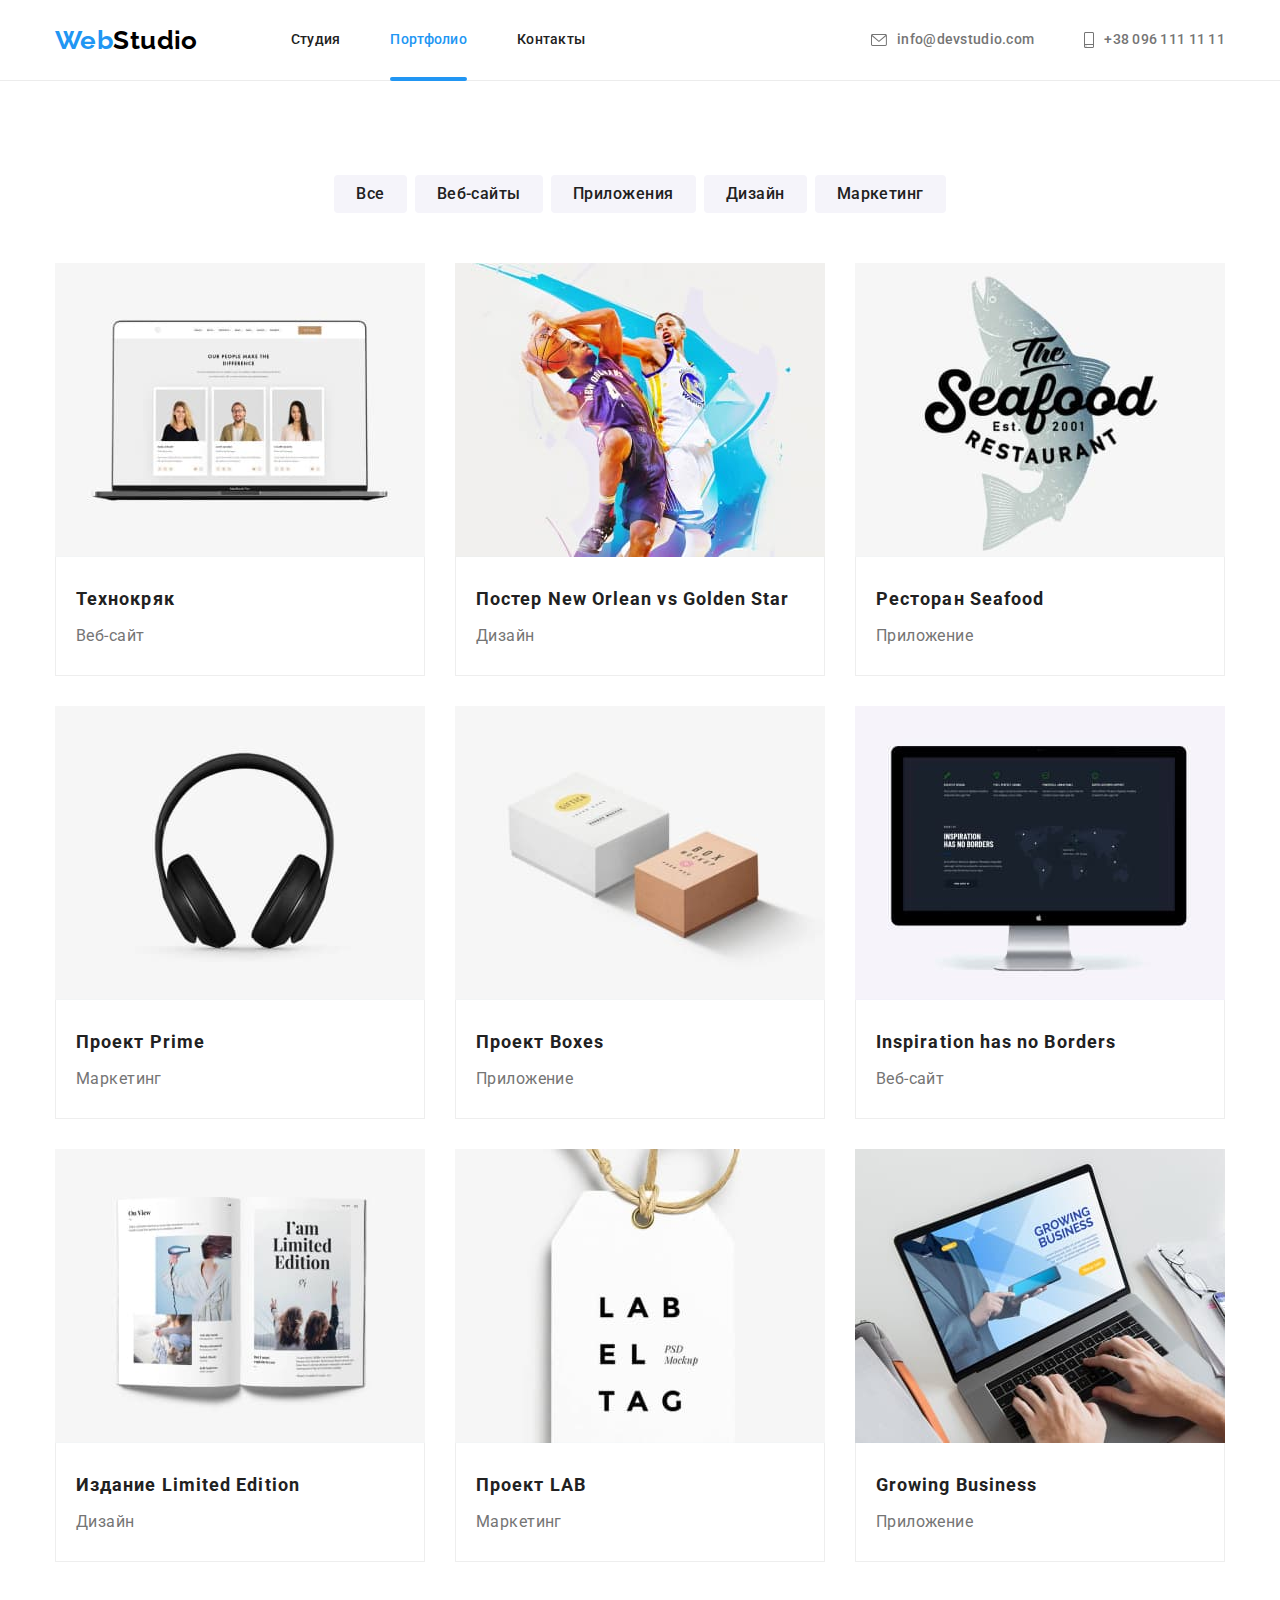
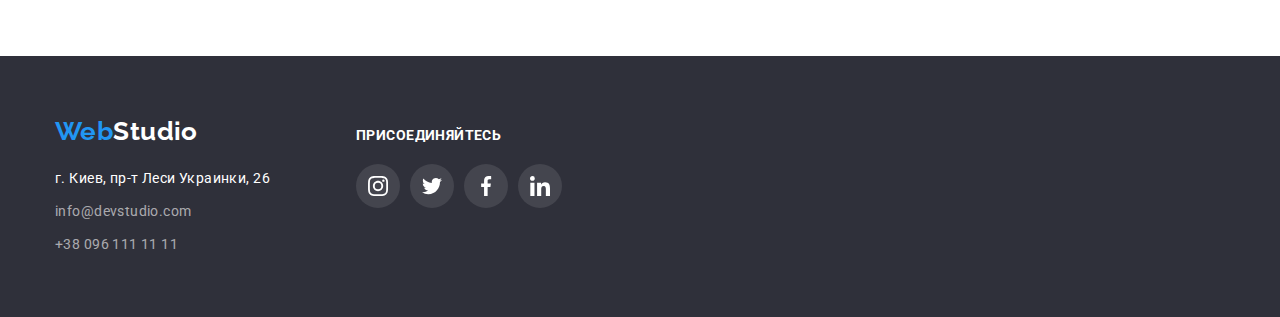
==== portfolio.html @ 00c57c99 "1st part hw06" ====
<!DOCTYPE html>
<html lang="ru">
  <head>
    <meta charset="UTF-8" />
    <meta http-equiv="X-UA-Compatible" content="IE=edge" />
    <meta name="viewport" content="width=device-width, initial-scale=1.0" />
    <title>Портфолио</title>
    <link
      href="https://fonts.googleapis.com/css2?family=Raleway:wght@700&family=Roboto:wght@400;500;700;900&display=swap"
      rel="stylesheet"
    />
    <link
      rel="stylesheet"
      href="https://cdnjs.cloudflare.com/ajax/libs/modern-normalize/1.1.0/modern-normalize.min.css"
    />
    <link rel="stylesheet" href="./css/styles.css" />
  </head>
  <body>
    <!-- Хедер -->
    <header>
      <div class="container header">
        <a href="index.html" class="logo link"
          ><span class="logo1">Web</span><span class="logo2">Studio</span></a
        >
        <nav class="nav">
          <ul class="site-nav list">
            <li class="site-nav item">
              <a href="index.html" class="site-nav-link link">Студия</a>
            </li>
            <li class="site-nav item">
              <a href="portfolio.html" class="site-nav-link current link">Портфолио</a>
            </li>
            <li class="site-nav item"><a href="#" class="site-nav-link link">Контакты</a></li>
          </ul>
        </nav>
        <ul class="contacts list">
          <li class="contacts item">
            <a href="mailto:info@devstudio.com" class="contacts-mail link">
              <svg class="contacts-icon" width="16" height="12">
                <use href="./images/sprite.svg#icon-envelope"></use>
              </svg>
              info@devstudio.com
            </a>
          </li>
          <li class="contacts item">
            <a href="tel:+380961111111" class="contacts-tel link">
              <svg class="contacts-icon" width="10" height="16">
                <use href="./images/sprite.svg#icon-smartphone"></use></svg
              >+38 096 111 11 11</a
            >
          </li>
        </ul>
      </div>
    </header>
    <!-- Главное содержимое -->
    <main>
      <section class="section">
        <div class="container">
          <h1 class="visually-hidden">Портфолио</h1>
          <ul class="btn-list list">
            <li class="item"><button class="btn" type="button">Все</button></li>
            <li class="item"><button class="btn" type="button">Веб-сайты</button></li>
            <li class="item"><button class="btn" type="button">Приложения</button></li>
            <li class="item"><button class="btn" type="button">Дизайн</button></li>
            <li class="item"><button class="btn" type="button">Маркетинг</button></li>
          </ul>
          <ul class="portfolio-list list">
            <li class="portfolio-item">
              <a href="#" class="portfolio-link link">
                <div class="portfolio-item-thumb">
                  <img src="./images/portfolio1.jpg" alt="Пример веб-сайта" width="370" />
                  <div class="portfolio-item-text is-hidden">
                    Ресурс предлагает комплексные предложения с разным уровнем функционала и
                    сервисов. Все это позволит посетителю получить исчерпывающие сведения о компании
                    или частном лице.
                  </div>
                </div>
                <div class="portfolio-item-title">
                  <h2 class="portfolio-list-name">Технокряк</h2>
                  <p class="portfolio-list-filter">Веб-сайт</p>
                </div>
              </a>
            </li>
            <li class="portfolio-item">
              <a href="#" class="portfolio-link link">
                <div class="portfolio-item-thumb">
                  <img src="./images/portfolio2.jpg" alt="Постер игры NBA" width="370" />
                  <div class="portfolio-item-text is-hidden">
                    Ресурс предлагает комплексные предложения с разным уровнем функционала и
                    сервисов. Все это позволит посетителю получить исчерпывающие сведения о компании
                    или частном лице.
                  </div>
                </div>

                <div class="portfolio-item-title">
                  <h2 class="portfolio-list-name">Постер New Orlean vs Golden Star</h2>
                  <p class="portfolio-list-filter">Дизайн</p>
                </div>
              </a>
            </li>
            <li class="portfolio-item">
              <a href="#" class="portfolio-link link">
                <div class="portfolio-item-thumb">
                  <img
                    src="./images/portfolio3.jpg"
                    alt="Заставка приложения ресторана"
                    width="370"
                  />
                  <div class="portfolio-item-text is-hidden">
                    Ресурс предлагает комплексные предложения с разным уровнем функционала и
                    сервисов. Все это позволит посетителю получить исчерпывающие сведения о компании
                    или частном лице.
                  </div>
                </div>

                <div class="portfolio-item-title">
                  <h2 class="portfolio-list-name">Ресторан Seafood</h2>
                  <p class="portfolio-list-filter">Приложение</p>
                </div>
              </a>
            </li>
            <li class="portfolio-item">
              <a href="#" class="portfolio-link link">
                <div class="portfolio-item-thumb">
                  <img src="./images/portfolio4.jpg" alt="Наушники" width="370" />
                  <div class="portfolio-item-text is-hidden">
                    Ресурс предлагает комплексные предложения с разным уровнем функционала и
                    сервисов. Все это позволит посетителю получить исчерпывающие сведения о компании
                    или частном лице.
                  </div>
                </div>

                <div class="portfolio-item-title">
                  <h2 class="portfolio-list-name">Проект Prime</h2>
                  <p class="portfolio-list-filter">Маркетинг</p>
                </div>
              </a>
            </li>
            <li class="portfolio-item">
              <a href="#" class="portfolio-link link">
                <div class="portfolio-item-thumb">
                  <img src="./images/portfolio5.jpg" alt="Заставка приложения Boxes" width="370" />
                  <div class="portfolio-item-text is-hidden">
                    Ресурс предлагает комплексные предложения с разным уровнем функционала и
                    сервисов. Все это позволит посетителю получить исчерпывающие сведения о компании
                    или частном лице.
                  </div>
                </div>
                <div class="portfolio-item-title">
                  <h2 class="portfolio-list-name">Проект Boxes</h2>
                  <p class="portfolio-list-filter">Приложение</p>
                </div>
              </a>
            </li>
            <li class="portfolio-item">
              <a href="#" class="portfolio-link link">
                <div class="portfolio-item-thumb">
                  <img src="./images/portfolio6.jpg" alt="Пример веб-сайта" width="370" />
                  <div class="portfolio-item-text is-hidden">
                    Ресурс предлагает комплексные предложения с разным уровнем функционала и
                    сервисов. Все это позволит посетителю получить исчерпывающие сведения о компании
                    или частном лице.
                  </div>
                </div>
                <div class="portfolio-item-title">
                  <h2 class="portfolio-list-name">Inspiration has no Borders</h2>
                  <p class="portfolio-list-filter">Веб-сайт</p>
                </div>
              </a>
            </li>
            <li class="portfolio-item">
              <a href="#" class="portfolio-link link">
                <div class="portfolio-item-thumb">
                  <img src="./images/portfolio7.jpg" alt="Пример дизайна журнала" width="370" />
                  <div class="portfolio-item-text is-hidden">
                    Ресурс предлагает комплексные предложения с разным уровнем функционала и
                    сервисов. Все это позволит посетителю получить исчерпывающие сведения о компании
                    или частном лице.
                  </div>
                </div>
                <div class="portfolio-item-title">
                  <h2 class="portfolio-list-name">Издание Limited Edition</h2>
                  <p class="portfolio-list-filter">Дизайн</p>
                </div>
              </a>
            </li>
            <li class="portfolio-item">
              <a href="#" class="portfolio-link link">
                <div class="portfolio-item-thumb">
                  <img src="./images/portfolio8.jpg" alt="Маркетинг-проект LAB" width="370" />
                  <div class="portfolio-item-text is-hidden">
                    Ресурс предлагает комплексные предложения с разным уровнем функционала и
                    сервисов. Все это позволит посетителю получить исчерпывающие сведения о компании
                    или частном лице.
                  </div>
                </div>
                <div class="portfolio-item-title">
                  <h2 class="portfolio-list-name">Проект LAB</h2>
                  <p class="portfolio-list-filter">Маркетинг</p>
                </div>
              </a>
            </li>
            <li class="portfolio-item">
              <a href="#" class="portfolio-link link">
                <div class="portfolio-item-thumb">
                  <img src="./images/portfolio9.jpg" alt="Пример приложения" width="370" />
                  <div class="portfolio-item-text is-hidden">
                    Ресурс предлагает комплексные предложения с разным уровнем функционала и
                    сервисов. Все это позволит посетителю получить исчерпывающие сведения о компании
                    или частном лице.
                  </div>
                </div>
                <div class="portfolio-item-title">
                  <h2 class="portfolio-list-name">Growing Business</h2>
                  <p class="portfolio-list-filter">Приложение</p>
                </div>
              </a>
            </li>
          </ul>
        </div>
      </section>
    </main>
    <!-- Подвал -->
    <footer class="footer">
      <div class="footer container">
        <div>
          <a href="index.html" class="logo link"
            ><span class="logo1">Web</span><span class="logo-footer">Studio</span></a
          >
          <address class="address">
            <ul class="address-list list">
              <li class="item">
                <a
                  href="https://goo.gl/maps/JwG29EeJjDJi9KcXA"
                  class="address-text link"
                  target="_blank"
                  rel="noreferrer noopener"
                >
                  г. Киев, пр-т Леси Украинки, 26
                </a>
              </li>
              <li class="item">
                <a href="mailto:info@devstudio.com" class="address-mail link">info@devstudio.com</a>
              </li>
              <li class="item">
                <a href="tel:+380961111111" class="address-tel link">+38 096 111 11 11</a>
              </li>
            </ul>
          </address>
        </div>
        <div class="footer-social-div">
          <h2 class="footer-join">Присоединяйтесь</h2>
          <ul class="footer-social list">
            <li class="footer-social-item">
              <a href="#" class="footer-social-link">
                <svg class="footer-social-icon" width="20" height="20">
                  <use href="./images/sprite.svg#icon-instagram"></use>
                </svg>
              </a>
            </li>
            <li class="footer-social-item">
              <a href="#" class="footer-social-link">
                <svg class="footer-social-icon" width="20" height="20">
                  <use href="./images/sprite.svg#icon-twitter"></use>
                </svg>
              </a>
            </li>
            <li class="footer-social-item">
              <a href="#" class="footer-social-link">
                <svg class="footer-social-icon" width="20" height="20">
                  <use href="./images/sprite.svg#icon-facebook"></use>
                </svg>
              </a>
            </li>
            <li class="footer-social-item">
              <a href="#" class="footer-social-link">
                <svg class="footer-social-icon" width="20" height="20">
                  <use href="./images/sprite.svg#icon-linkedin"></use>
                </svg>
              </a>
            </li>
          </ul>
        </div>
      </div>
    </footer>
  </body>
</html>
---- css/styles.css ----
:root {
  --primary-text-color: #757575;
  --secondary-text-color: #212121;
  --background-color: #2f303a;
  --secondary-background-color: #f5f4fa;
  --accent-color: #2196f3;
  --another-accent-color: #ffffff;
  --logo-color: #000000;
  --btn-hover-color: #188ce8;
  --contacts-footer-color: rgba(255, 255, 255, 0.6);
  --border-color: #ececec;
  --portfolio-border-color: #eeeeee;
  --icon-background-color: #f5f4fa;
  --icon-social: #afb1b8;
  --task-background: rgba(47, 48, 58, 0.8);
  --portfolio-background: rgba(33, 150, 243, 0.9);
  --modal-backdrop: rgba(0, 0, 0, 0.2);
  --footer-input-border: rgba(255, 255, 255, 0.3);
}

body {
  background-color: var(--another-accent-color);
  color: var(--primary-text-color);
  font-family: 'Roboto', sans-serif;
  letter-spacing: 0.03em;
  font-size: 14px;
}

h1,
h2,
h3,
h4,
h5,
h6,
p {
  margin: 0;
}

img {
  display: block;
  max-width: 100%;
  height: auto;
}

address {
  font-style: normal;
}

.section {
  padding-top: 94px;
  padding-bottom: 94px;
}

.container {
  width: 1200px;
  padding-left: 15px;
  padding-right: 15px;
  margin-left: auto;
  margin-right: auto;
}

/* Утилиты */

.link {
  text-decoration: none;
}

.list {
  padding: 0px;
  margin: 0px;
  list-style: none;
}

.visually-hidden {
  position: absolute;
  width: 1px;
  height: 1px;
  margin: -1px;
  border: 0;
  padding: 0;

  white-space: nowrap;
  clip-path: inset(100%);
  clip: rect(0 0 0 0);
  overflow: hidden;
}

/* Хедер */

header {
  background-color: var(--another-accent-color);
  border-bottom: 1px solid var(--border-color);
}

.header {
  display: flex;
  align-items: center;
}

.logo {
  font-family: 'Raleway', sans-serif;
  font-weight: 700;
  font-size: 26px;
  line-height: 1.19;
}

.logo1 {
  color: var(--accent-color);
}

.logo2 {
  color: var(--logo-color);
}

.nav {
  margin-left: 93px;
}

.site-nav.list {
  display: flex;
}

.site-nav.item:not(:last-child) {
  margin-right: 50px;
}

.site-nav-link {
  display: block;
  padding-top: 32px;
  padding-bottom: 32px;
  color: var(--secondary-text-color);
  font-weight: 500;
  line-height: 1.14;
  letter-spacing: 0.02em;

  transition: color 250ms cubic-bezier(0.4, 0, 0.2, 1);
}

.site-nav-link.current {
  position: relative;
  color: var(--accent-color);
}

.site-nav-link.current::after {
  position: absolute;
  left: 0px;
  bottom: -1px;

  content: ' ';
  width: 100%;
  height: 4px;
  border-radius: 2px;

  background-color: var(--accent-color);
}

.contacts.list {
  display: flex;
  margin-left: auto;
}

.contacts .item + .item {
  margin-left: 50px;
}

.contacts-mail,
.contacts-tel {
  display: flex;
  align-items: center;

  padding: 32px 0px;
  font-weight: 500;
  line-height: 1.14;
  letter-spacing: 0.02em;

  color: var(--primary-text-color);
  transition: color 250ms cubic-bezier(0.4, 0, 0.2, 1);
}

.site-nav-link:hover,
.site-nav-link:focus,
.contacts-mail:hover,
.contacts-mail:focus,
.contacts-tel:hover,
.contacts-tel:focus {
  color: var(--accent-color);
}

.contacts-icon {
  fill: currentColor;
  margin-right: 10px;
}

/* Главное содержимое Студия */

/* Герой */
.hero {
  max-width: 1600px;
  height: 600px;
  margin-left: auto;
  margin-right: auto;
  padding: 200px 0px;

  text-align: center;
  background-repeat: no-repeat;
  background-position: center;
  background-size: cover;

  background-image: linear-gradient(to right, rgba(47, 48, 58, 0.4), rgba(47, 48, 58, 0.4)),
    url(../images/overlay.jpg);
  background-color: #c4c4c4;
}

.hero-title {
  margin-bottom: 30px;
  width: 696px;
  margin-right: auto;
  margin-left: auto;

  font-weight: 900;
  font-size: 44px;
  line-height: 1.36;
  letter-spacing: 0.06em;
  text-transform: uppercase;
  color: var(--another-accent-color);
}

.hero-button {
  padding: 10px 32px;
  min-width: 200px;
  border-radius: 4px;
  border: none;

  font-family: inherit;
  font-weight: 700;
  font-size: 16px;
  line-height: 1.88;
  align-items: center;
  text-align: center;
  letter-spacing: 0.06em;
  cursor: pointer;

  color: var(--another-accent-color);
  background-color: var(--accent-color);

  transition: background-color 250ms cubic-bezier(0.4, 0, 0.2, 1);
}

.hero-button:hover,
.hero-button:focus {
  background-color: var(--btn-hover-color);
}

/* Остальное Студия*/

.particulars-title,
.task,
.team,
.team-member,
.clients {
  color: var(--secondary-text-color);
}

.particulars.list {
  display: flex;
  justify-content: space-between;
}

.particulars.item {
  width: 270px;
}

.particulars-div {
  display: flex;
  justify-content: center;
  align-items: center;
  width: 270px;
  height: 120px;
  margin-bottom: 30px;
  border-radius: 4px;
  background-color: var(--icon-background-color);
}

.particulars-icon {
  width: 70px;
  height: 70px;
}

.particulars .item + .item {
  margin-left: 30px;
}

.particulars-title {
  margin-bottom: 10px;
  font-size: 14px;
  font-weight: 700;
  line-height: 1.14;
  text-transform: uppercase;
}

.particulars-text {
  font-size: 14px;
  line-height: 1.71;
}

.task-section {
  padding-top: 0px;
}

.task {
  margin-bottom: 50px;
  font-weight: 700;
  font-size: 36px;
  line-height: 1.17;
  text-align: center;
}

.task-list.list {
  display: flex;
}

.task-item {
  width: 370px;
}

.task-item:not(:last-child) {
  margin-right: 30px;
}

.task-item-thumb {
  position: relative;
}

.task-item-title {
  display: flex;
  align-items: center;
  justify-content: center;
  width: 100%;
  height: 70px;

  font-weight: 700;
  font-size: 14px;
  line-height: 1.14;
  text-transform: uppercase;
  color: var(--another-accent-color);
  background-color: var(--task-background);

  position: absolute;
  left: 0px;
  bottom: 0px;
}

/* Наша Команда */

.team-section {
  background-color: var(--secondary-background-color);
}

.team {
  margin-bottom: 50px;
  font-weight: 700;
  font-size: 36px;
  line-height: 1.17;
  text-align: center;
}

.team-list {
  display: flex;
}

.team-list > li {
  width: 270px;
  box-shadow: 0px 1px 3px rgba(0, 0, 0, 0.12), 0px 1px 1px rgba(0, 0, 0, 0.14),
    0px 2px 1px rgba(0, 0, 0, 0.2);
  border-radius: 0px 0px 4px 4px;
  background-color: var(--another-accent-color);
}

.team-list .item + .item {
  margin-left: 30px;
}

.team-div {
  padding: 30px 0px;
}

.team-member {
  margin-bottom: 10px;
  font-weight: 500;
  font-size: 16px;
  line-height: 1.19;
  text-align: center;
}

.team-job {
  font-size: 16px;
  line-height: 1.19;
  text-align: center;
}

.social {
  display: flex;
  justify-content: center;
  margin-top: 16px;
}

.social-item:not(:last-child) {
  margin-right: 10px;
}

.social-link {
  display: flex;
  justify-content: center;
  align-items: center;

  width: 44px;
  height: 44px;
  border-radius: 50%;

  color: var(--icon-social);

  transition: background-color 250ms cubic-bezier(0.4, 0, 0.2, 1),
    color 250ms cubic-bezier(0.4, 0, 0.2, 1);
}

.social-link:hover,
.social-link:focus {
  color: var(--another-accent-color);
  background-color: var(--accent-color);
}

.social-icon {
  fill: currentColor;
}

/* Клиенты */

.clients {
  margin-bottom: 50px;
  font-size: 36px;
  line-height: 1.17;
  text-align: center;
}

.clients-list {
  display: flex;
}

.clients-list-item:not(:last-child) {
  margin-right: 30px;
}

.clients-link {
  display: flex;
  justify-content: center;
  align-items: center;

  width: 170px;
  height: 92px;
  border: 1px solid;
  border-radius: 4px;
  color: var(--icon-social);
  border-color: var(--icon-social);

  transition: border-color 250ms cubic-bezier(0.4, 0, 0.2, 1),
    color 250ms cubic-bezier(0.4, 0, 0.2, 1);
}

.clients-link:hover,
.clients-link:focus {
  color: var(--accent-color);
  border-color: var(--accent-color);
}

.clients-svg {
  fill: currentColor;
}

/* Модалка */

.backdrop {
  position: fixed;
  top: 0px;
  left: 0px;
  width: 100%;
  height: 100%;
  background-color: var(--modal-backdrop);

  opacity: 1;
  transition: opacity 250ms cubic-bezier(0.4, 0, 0.2, 1);
}

.backdrop.is-hidden {
  opacity: 0;
  pointer-events: none;
}

.backdrop.is-hidden .modal {
  transform: translate(-50%, -50%) scale(1.2);
}

.modal {
  position: absolute;
  top: 50%;
  left: 50%;
  transform: translate(-50%, -50%) scale(1);
  transition: transform 250ms cubic-bezier(0.4, 0, 0.2, 1);

  width: 528px;
  height: 581px;
  padding: 40px;

  background-color: var(--another-accent-color);
}

.modal-close-btn {
  position: absolute;
  top: 8px;
  right: 8px;

  display: flex;
  justify-content: center;
  align-items: center;

  padding: 0px;
  width: 30px;
  height: 30px;
  border-radius: 50%;
  border-color: rgba(0, 0, 0, 0.1);

  cursor: pointer;
  background-color: var(--another-accent-color);
  color: var(--logo-color);
}

.modal-close-btn:hover,
.modal-close-btn:focus {
  color: var(--accent-color);
}

.modal-svg {
  fill: currentColor;
}

.modal-text {
  margin-bottom: 12px;

  font-size: 20px;
  line-height: 1.15;
  text-align: center;

  color: var(--secondary-text-color);
}

.user {
  position: relative;
  display: flex;
  flex-direction: column;

  margin-bottom: 10px;
}

.user.comment {
  margin-bottom: 20px;
}

.icon {
  position: absolute;
  bottom: 11px;
  left: 12px;

  fill: var(--logo-color);
  transition: fill 250ms cubic-bezier(0.4, 0, 0.2, 1);
}

.user-lbl {
  display: block;
  font-size: 12px;
  line-height: 1.17;
  letter-spacing: 0.01em;

  margin-bottom: 4px;
}

.user-inp {
  height: 40px;
  padding: 12px 42px;

  border: 1px solid rgba(33, 33, 33, 0.2);
  border-radius: 4px;

  transition: border 250ms cubic-bezier(0.4, 0, 0.2, 1);
}

.user-inp:focus {
  border: 1px solid var(--accent-color);
  border-radius: 4px;
}

.user-inp:focus-visible {
  outline: none;
}

.user-inp:focus + .icon {
  fill: var(--accent-color);
}

.user-inp.comment {
  height: 120px;
  padding: 12px 16px;

  border: 1px solid rgba(33, 33, 33, 0.2);
  border-radius: 4px;
}

.company-policy {
  display: flex;
  justify-content: baseline;
}

/* Главное содержимое Портфолио */

.btn-list {
  display: flex;
  justify-content: center;
  margin-bottom: 50px;
}

.btn-list > .item:not(:last-child) {
  margin-right: 8px;
}

.btn {
  padding: 6px 22px;
  border: none;
  border-radius: 4px;
  font-family: inherit;
  font-weight: 500;
  font-size: 16px;
  line-height: 1.63;
  text-align: center;
  letter-spacing: 0.03em;
  cursor: pointer;

  color: var(--secondary-text-color);
  background-color: var(--secondary-background-color);

  transition: box-shadow 250ms cubic-bezier(0.4, 0, 0.2, 1),
    color 250ms cubic-bezier(0.4, 0, 0.2, 1), background-color 250ms cubic-bezier(0.4, 0, 0.2, 1);
}

.btn:hover,
.btn:focus {
  color: var(--another-accent-color);
  background-color: var(--accent-color);
  box-shadow: 0px 3px 1px rgba(0, 0, 0, 0.1), 0px 1px 2px rgba(0, 0, 0, 0.08),
    0px 2px 2px rgba(0, 0, 0, 0.12);
}

.portfolio-list {
  display: flex;
  flex-wrap: wrap;
}

.portfolio-list .portfolio-link {
  display: block;

  transition: box-shadow 250ms cubic-bezier(0.4, 0, 0.2, 1);
}

.portfolio-list .portfolio-link:hover,
.portfolio-list .portfolio-link:focus {
  box-shadow: 0px 1px 1px rgba(0, 0, 0, 0.12), 0px 4px 4px rgba(0, 0, 0, 0.06),
    1px 4px 6px rgba(0, 0, 0, 0.16);
}

.portfolio-list .portfolio-item {
  width: calc((100% - 60px) / 3);
}

.portfolio-list .portfolio-item {
  margin-right: 30px;
  margin-bottom: 30px;
}

.portfolio-list .portfolio-item:nth-child(3n) {
  margin-right: 0;
}

.portfolio-list .portfolio-item:nth-last-child(-n + 3) {
  margin-bottom: 0;
}

.portfolio-item-thumb {
  position: relative;
  overflow: hidden;
}

.portfolio-item-text.is-hidden {
  display: flex;
  align-items: center;
  position: absolute;
  top: 0px;
  left: 0px;

  width: 100%;
  height: 100%;
  padding: 0px 24px;

  font-weight: 400;
  font-size: 18px;
  line-height: 1.56;

  color: var(--another-accent-color);
  background-color: var(--portfolio-background);

  transform: translateY(100%);
  pointer-events: none;
  transition: transform 250ms cubic-bezier(0.4, 0, 0.2, 1);
}

.portfolio-list .portfolio-link:hover .portfolio-item-text,
.portfolio-list .portfolio-link:focus .portfolio-item-text {
  transform: translateY(0%);
}

.portfolio-item-title {
  padding: 24px 20px;
  border: 1px solid var(--portfolio-border-color);
  border-top: none;
}

.portfolio-list-name {
  margin-bottom: 4px;
  width: 322px;
  color: var(--secondary-text-color);
  font-weight: 700;
  font-size: 18px;
  line-height: 2;
  letter-spacing: 0.06em;
}

.portfolio-list-filter {
  width: 322px;
  color: var(--primary-text-color);
  font-size: 16px;
  line-height: 1.88;
}

/* Футер */

footer {
  background-color: var(--background-color);
  padding-top: 60px;
  padding-bottom: 60px;
}

.footer.container {
  display: flex;
  align-items: baseline;
}

.logo.link {
  display: inline-block;
}

.logo-footer {
  color: var(--another-accent-color);
}

.address {
  width: 231px;
  font-style: normal;
  margin-top: 20px;
}

.address-list .item:not(:last-child) {
  margin-bottom: 9px;
}

.address-text {
  color: var(--another-accent-color);
  line-height: 1.71;

  transition: color 250ms cubic-bezier(0.4, 0, 0.2, 1);
}

.address-mail,
.address-tel {
  color: var(--contacts-footer-color);
  line-height: 1.71;

  transition: color 250ms cubic-bezier(0.4, 0, 0.2, 1);
}

.address-text:hover,
.address-text:focus,
.address-mail:hover,
.address-mail:focus,
.address-tel:focus,
.address-tel:hover {
  color: var(--accent-color);
}

.footer-social-div {
  margin-left: 70px;
}

.footer-join {
  margin-bottom: 20px;
  font-size: 14px;
  line-height: 1.14;
  text-transform: uppercase;
  color: var(--another-accent-color);
}

.footer-social {
  display: flex;
}

.footer-social-item:not(:last-child) {
  margin-right: 10px;
}

.footer-social-link {
  display: flex;
  justify-content: center;
  width: 44px;
  height: 44px;
  border-radius: 50%;
  align-items: center;
  color: var(--another-accent-color);
  background-color: rgba(255, 255, 255, 0.1);

  transition: background-color 250ms cubic-bezier(0.4, 0, 0.2, 1),
    color 250ms cubic-bezier(0.4, 0, 0.2, 1);
}

.footer-social-link:hover,
.footer-social-link:focus {
  color: var(--another-accent-color);
  background-color: var(--accent-color);
}

.footer-social-icon {
  fill: currentColor;
}

/* Footer form */

.footer-form-container {
  margin-left: 93px;
}

.footer-form-title {
  margin-bottom: 20px;

  font-size: 14px;
  line-height: 1.14;
  text-transform: uppercase;

  color: var(--another-accent-color);
}

.form-div {
  display: flex;
}

.footer-inp {
  width: 358px;
  height: 50px;
  margin-right: 12px;

  border: 1px solid var(--footer-input-border);
  filter: drop-shadow(0px 4px 4px rgba(0, 0, 0, 0.15));
  border-radius: 4px;
  background-color: transparent;
  color: var(--another-accent-color);
}

.footer-btn {
  display: flex;
  align-items: center;
  justify-content: center;
  width: 200px;
  height: 50px;

  background-color: var(--accent-color);
  box-shadow: 0px 4px 4px rgba(0, 0, 0, 0.15);
  border-radius: 4px;

  cursor: pointer;
}

.footer-btn-text {
  margin-right: 10px;
  font-weight: 700;
  font-size: 16px;
  line-height: 1.88;
  letter-spacing: 0.06em;

  color: var(--another-accent-color);
}
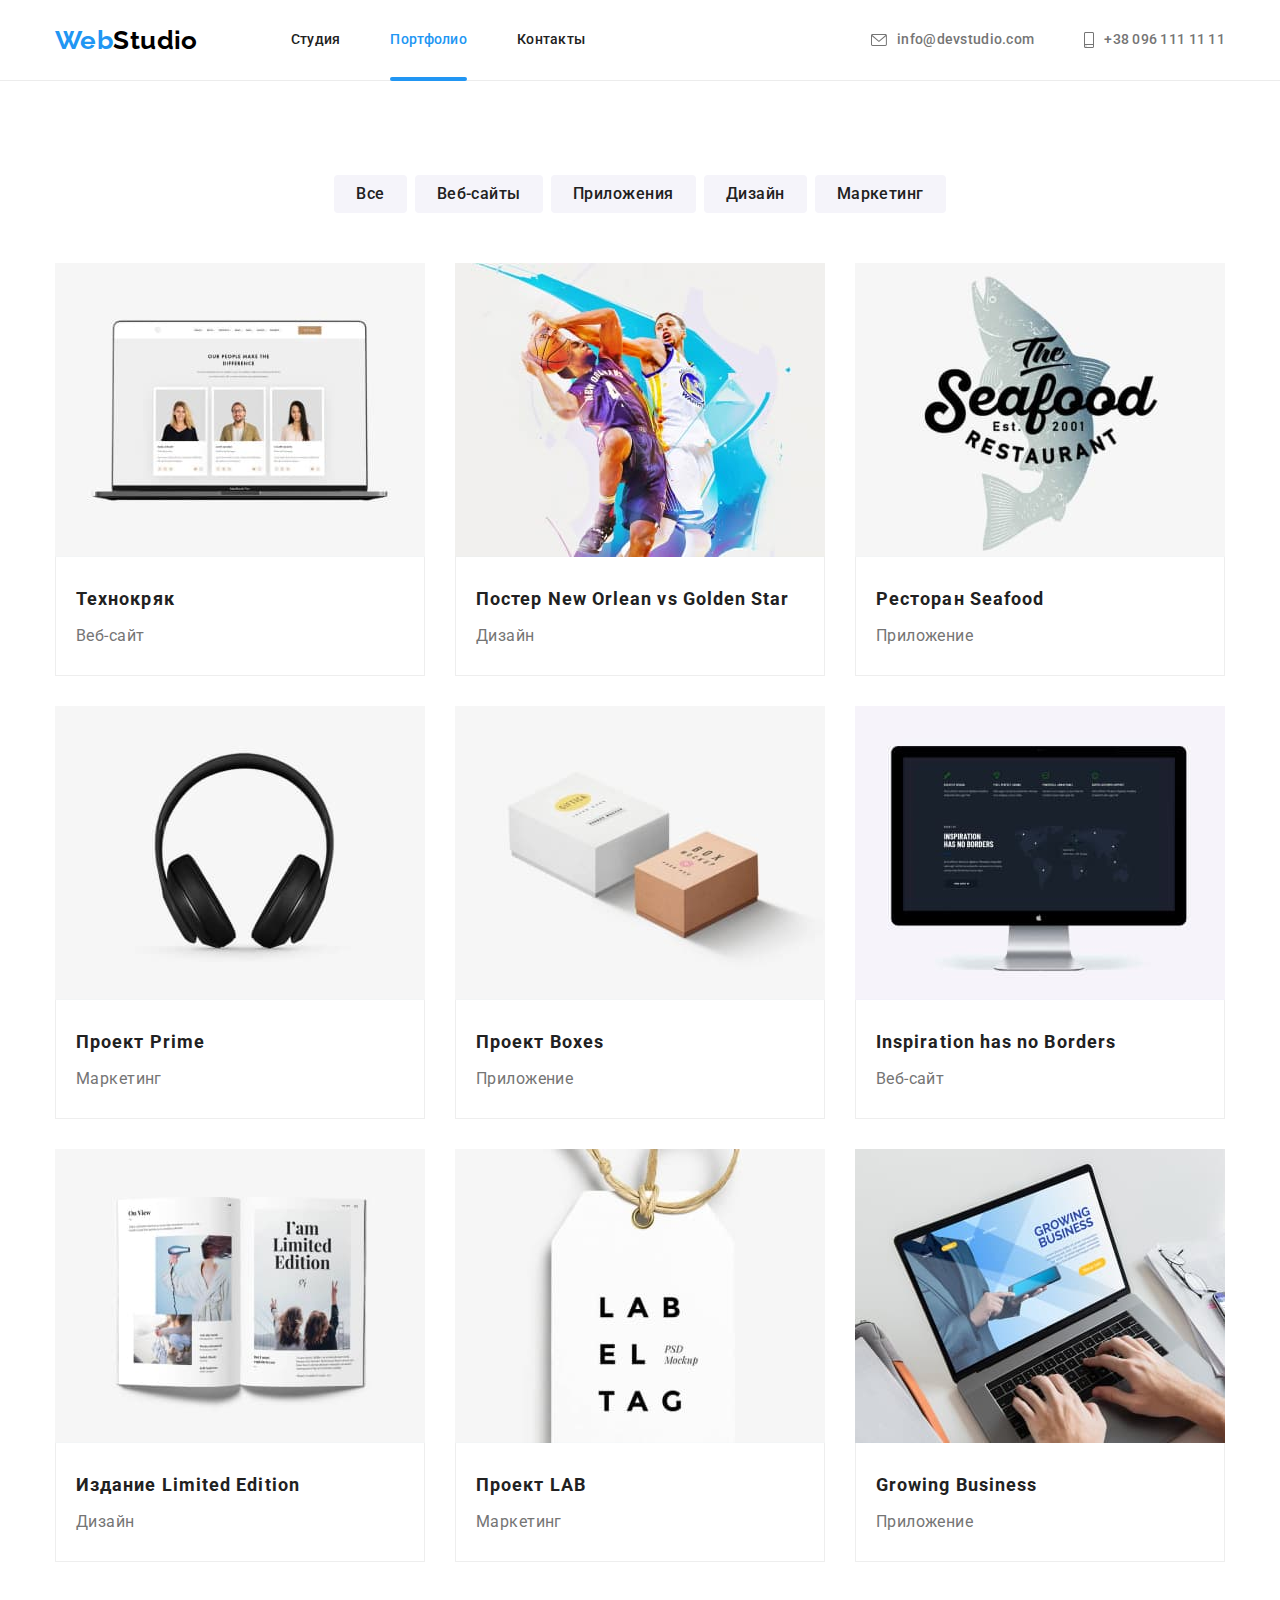
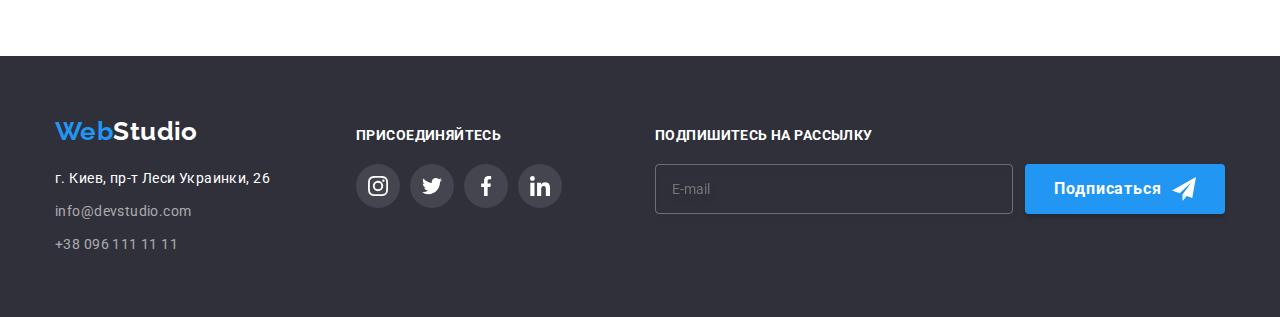
==== commit be77e38e: "goit-hw-06 done" ====
--- a/portfolio.html
+++ b/portfolio.html
@@ -281,6 +281,20 @@
             </li>
           </ul>
         </div>
+        <div class="footer-form-container">
+          <h2 class="footer-form-title">Подпишитесь на рассылку</h2>
+          <form class="form-footer">
+            <input class="footer-inp" type="email" name="email" placeholder="E-mail" />
+            <label class="footer-form lbl" for="footer-submit-btn">
+              <button class="footer-btn" type="submit" id="footer-submit-btn">
+                <span class="footer-btn-text">Подписаться</span>
+                <svg class="footer-form-svg" width="24" height="24">
+                  <use href="./images/icons.svg#icon-send-form"></use>
+                </svg>
+              </button>
+            </label>
+          </form>
+        </div>
       </div>
     </footer>
   </body>
--- a/css/styles.css
+++ b/css/styles.css
@@ -327,7 +327,7 @@
   margin-right: 30px;
 }
 
-.task-item-thumb {
+.task-item-link {
   position: relative;
 }
 
@@ -339,7 +339,6 @@
   height: 70px;
 
   font-weight: 700;
-  font-size: 14px;
   line-height: 1.14;
   text-transform: uppercase;
   color: var(--another-accent-color);
@@ -594,7 +593,6 @@
 
 .user-inp:focus {
   border: 1px solid var(--accent-color);
-  border-radius: 4px;
 }
 
 .user-inp:focus-visible {
@@ -606,16 +604,93 @@
 }
 
 .user-inp.comment {
+  resize: none;
   height: 120px;
   padding: 12px 16px;
 
   border: 1px solid rgba(33, 33, 33, 0.2);
   border-radius: 4px;
-}
-
-.company-policy {
-  display: flex;
-  justify-content: baseline;
+
+  transition: border 250ms cubic-bezier(0.4, 0, 0.2, 1);
+}
+
+.user-inp.comment:focus {
+  border: 1px solid var(--accent-color);
+}
+
+/* .company-policy {
+  display: flex;
+  justify-content: center;
+  align-items: center;
+} */
+
+.modal-policy-lbl {
+  display: flex;
+  justify-content: center;
+  align-items: center;
+
+  /* margin-left: 8px;
+  line-height: 1.71; */
+}
+
+.modal-policy-txt {
+  margin-right: 5px;
+}
+
+.modal-policy-link {
+  color: var(--accent-color);
+}
+
+.modal-policy-inp {
+  appearance: none;
+}
+
+.modal-policy-icon {
+  margin-right: 8px;
+  border: 2px solid var(--secondary-text-color);
+  border-radius: 2px;
+  fill: var(--another-accent-color);
+  background-color: var(--another-accent-color);
+
+  transition: border 250ms cubic-bezier(0.4, 0, 0.2, 1),
+    background-color 250ms cubic-bezier(0.4, 0, 0.2, 1);
+}
+
+.modal-policy-inp:checked + .modal-policy-icon {
+  background-color: var(--accent-color);
+  border: 2px solid var(--accent-color);
+}
+
+.modal-submit-btn {
+  position: absolute;
+  bottom: 40px;
+  left: 50%;
+  transform: translateX(-50%);
+
+  padding: 0px;
+  border: none;
+  width: 200px;
+  height: 50px;
+  margin-top: 30px;
+
+  font-family: inherit;
+  font-weight: 700;
+  font-size: 16px;
+  line-height: 1.88;
+  letter-spacing: 0.06em;
+
+  background-color: var(--accent-color);
+  color: var(--another-accent-color);
+
+  box-shadow: 0px 4px 4px rgba(0, 0, 0, 0.15);
+  border-radius: 4px;
+  cursor: pointer;
+
+  transition: background-color 250ms cubic-bezier(0.4, 0, 0.2, 1);
+}
+
+.modal-submit-btn:hover {
+  background-color: var(--btn-hover-color);
 }
 
 /* Главное содержимое Портфолио */
@@ -862,11 +937,12 @@
   color: var(--another-accent-color);
 }
 
-.form-div {
+.form-footer {
   display: flex;
 }
 
 .footer-inp {
+  padding: 15px 16px;
   width: 358px;
   height: 50px;
   margin-right: 12px;
@@ -878,10 +954,16 @@
   color: var(--another-accent-color);
 }
 
+.footer-inp:focus-visible {
+  outline: none;
+}
+
 .footer-btn {
   display: flex;
   align-items: center;
   justify-content: center;
+  padding: 0px;
+  border: none;
   width: 200px;
   height: 50px;
 
@@ -890,6 +972,12 @@
   border-radius: 4px;
 
   cursor: pointer;
+
+  transition: background-color 250ms cubic-bezier(0.4, 0, 0.2, 1);
+}
+
+.footer-btn:hover {
+  background-color: var(--btn-hover-color);
 }
 
 .footer-btn-text {
